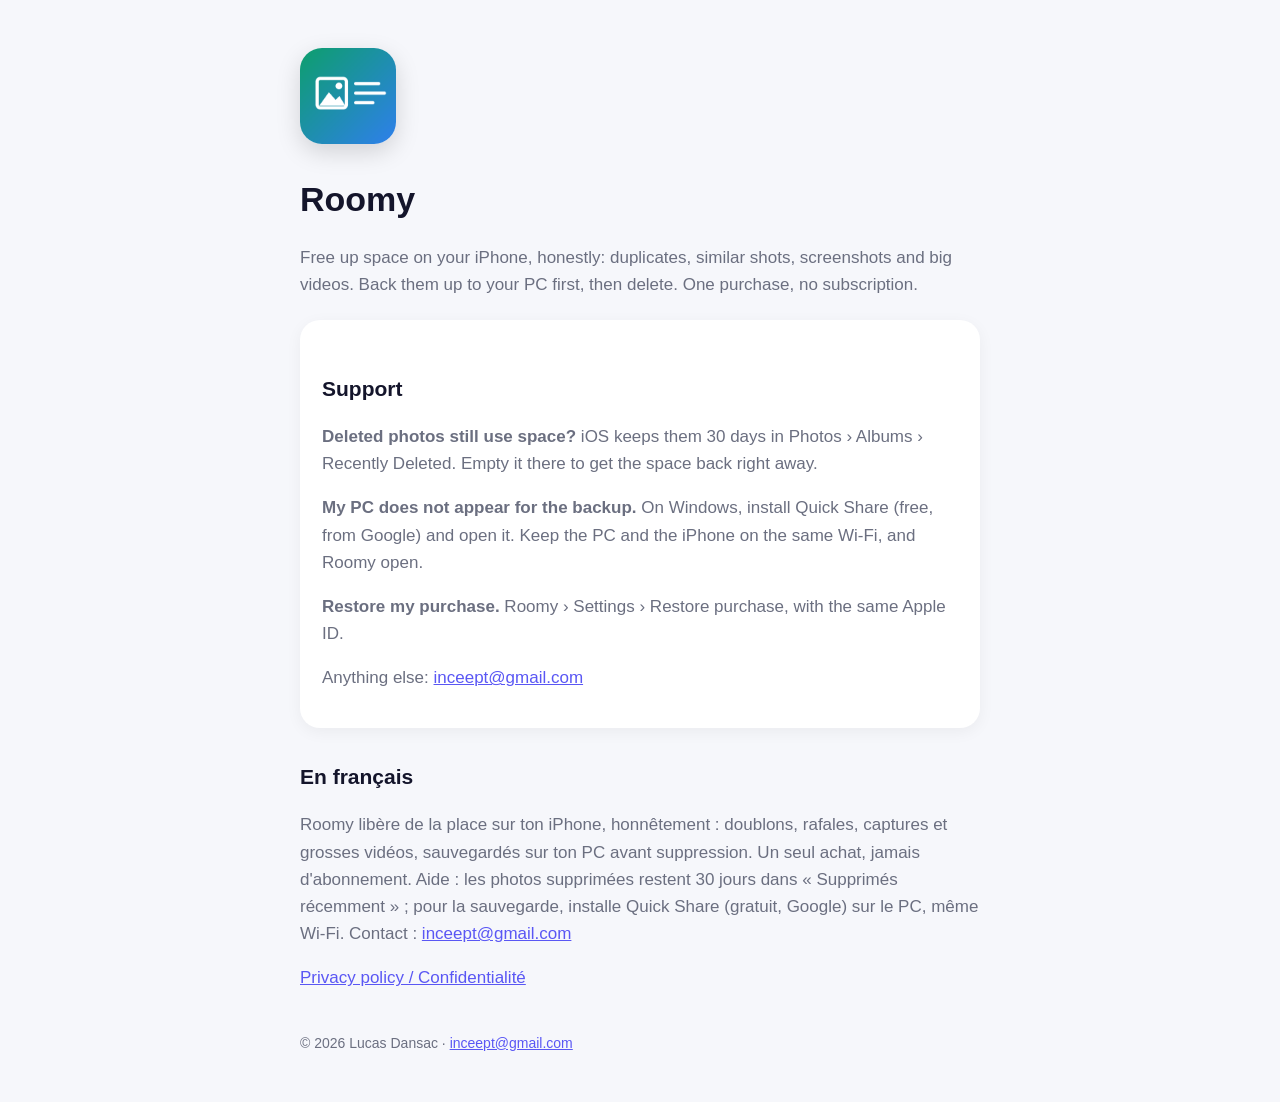
==== index.html @ f26c025c "Roomy : assistance et confidentialité Co-Authored-By: Claude Opus 5.5 <noreply@anthropic.com>" ====
<!doctype html>
<html lang="en"><head><meta charset="utf-8"><meta name="viewport" content="width=device-width,initial-scale=1">
<title>Roomy — Free up iPhone storage, honestly</title><link rel="stylesheet" href="style.css"></head>
<body><main><img class="icon" src="icon.png" alt="">
<h1>Roomy</h1><p>Free up space on your iPhone, honestly: duplicates, similar shots, screenshots and big videos. Back them up to your PC first, then delete. One purchase, no subscription.</p>
<div class="card"><h2>Support</h2>
<p><strong>Deleted photos still use space?</strong> iOS keeps them 30 days in Photos › Albums › Recently Deleted. Empty it there to get the space back right away.</p>
<p><strong>My PC does not appear for the backup.</strong> On Windows, install Quick Share (free, from Google) and open it. Keep the PC and the iPhone on the same Wi-Fi, and Roomy open.</p>
<p><strong>Restore my purchase.</strong> Roomy › Settings › Restore purchase, with the same Apple ID.</p>
<p>Anything else: <a href="mailto:inceept@gmail.com?subject=Roomy">inceept@gmail.com</a></p></div>
<h2>En français</h2><p>Roomy libère de la place sur ton iPhone, honnêtement : doublons, rafales, captures et grosses vidéos, sauvegardés sur ton PC avant suppression. Un seul achat, jamais d'abonnement. Aide : les photos supprimées restent 30 jours dans « Supprimés récemment » ; pour la sauvegarde, installe Quick Share (gratuit, Google) sur le PC, même Wi-Fi. Contact : <a href="mailto:inceept@gmail.com?subject=Roomy">inceept@gmail.com</a></p>
<p><a href="privacy.html">Privacy policy / Confidentialité</a></p>
<footer>© 2026 Lucas Dansac · <a href="mailto:inceept@gmail.com">inceept@gmail.com</a></footer></main></body></html>
---- style.css ----
:root{--bg:#F6F7FB;--ink:#14152B;--muted:#6B6F80;--accent:#5A57F4;--card:#fff}
@media (prefers-color-scheme:dark){:root{--bg:#0F101E;--ink:#F3F1EC;--muted:#A8ABB8;--card:#1B1E2E}}
*{box-sizing:border-box}body{margin:0;background:var(--bg);color:var(--ink);font:17px/1.6 -apple-system,BlinkMacSystemFont,"Segoe UI",sans-serif}
main{max-width:720px;margin:0 auto;padding:48px 20px}img.icon{width:96px;height:96px;border-radius:22px;box-shadow:0 8px 24px rgba(0,0,0,.15)}
h1{font-size:34px;margin:20px 0 6px}h2{font-size:21px;margin-top:32px}p,li{color:var(--muted)}a{color:var(--accent)}
.card{background:var(--card);border-radius:20px;padding:20px 22px;margin:22px 0;box-shadow:0 4px 16px rgba(0,0,0,.05)}
footer{margin-top:40px;font-size:14px;color:var(--muted)}
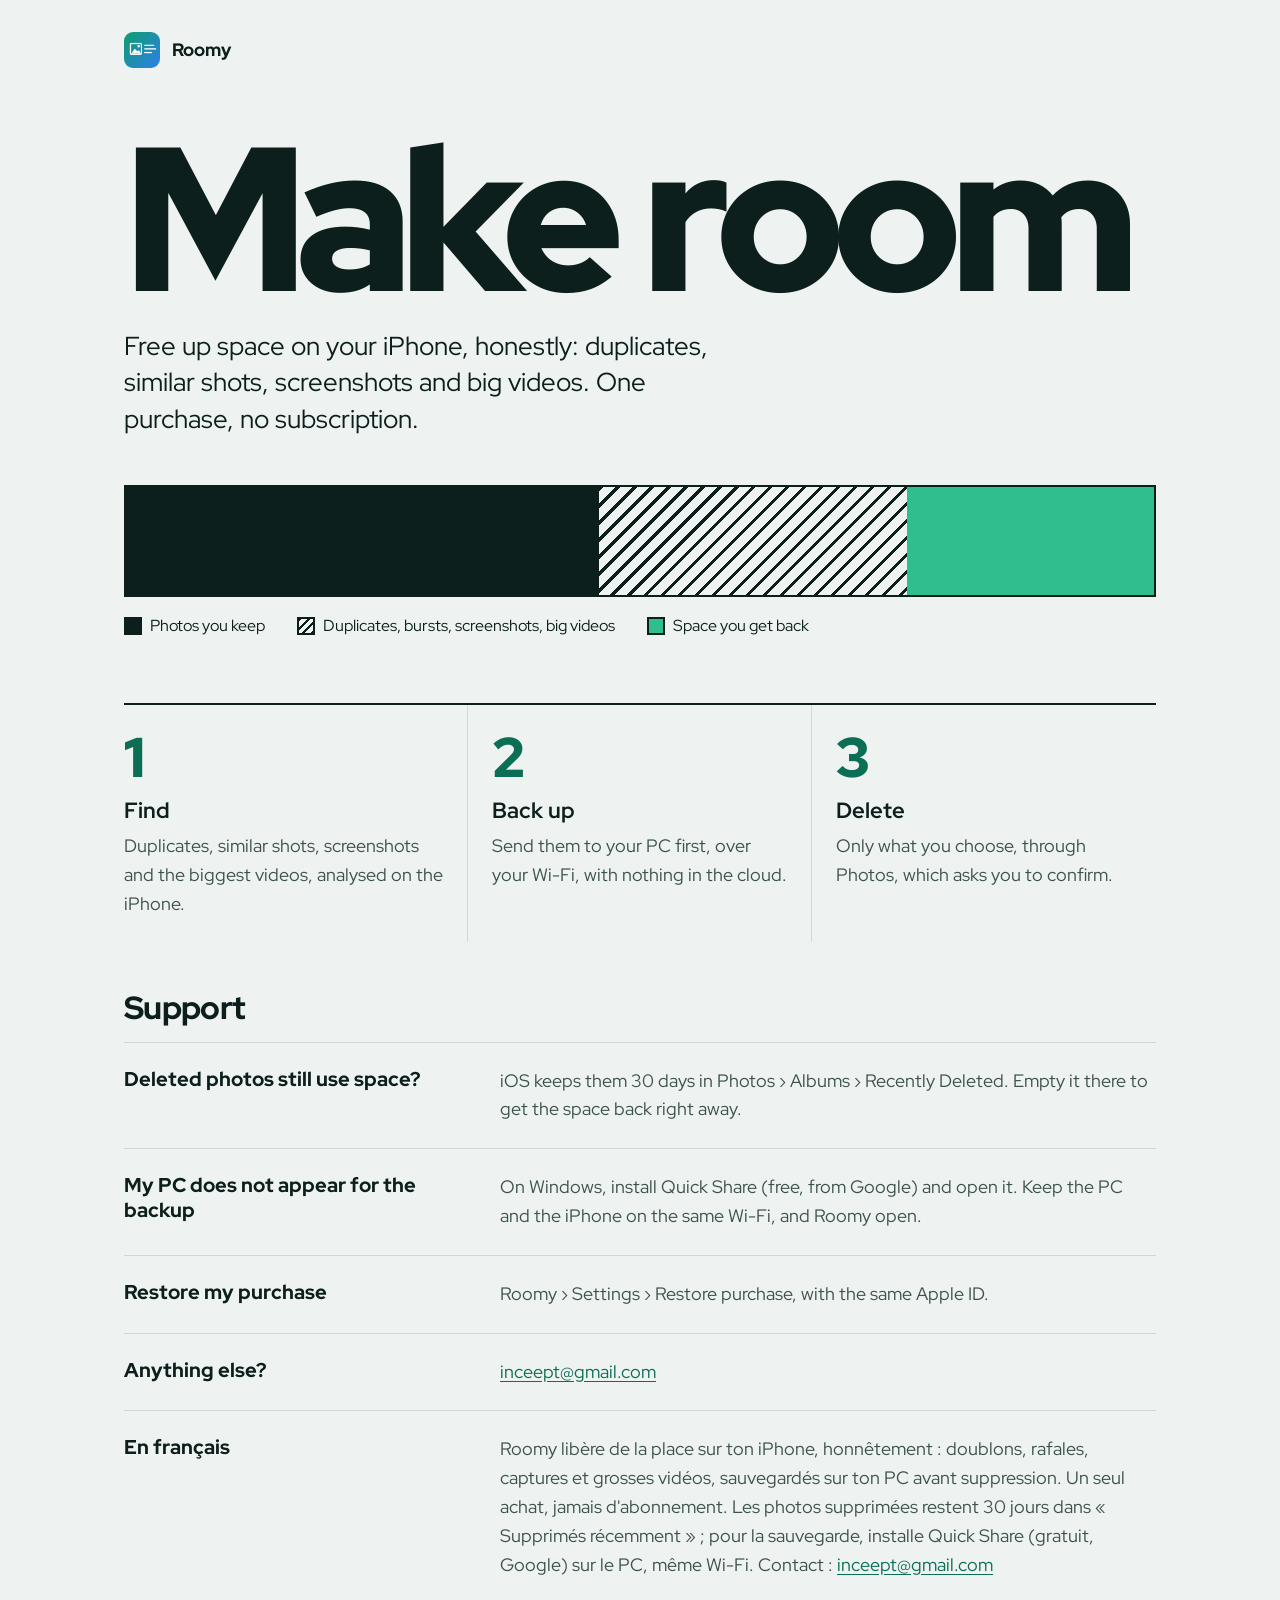
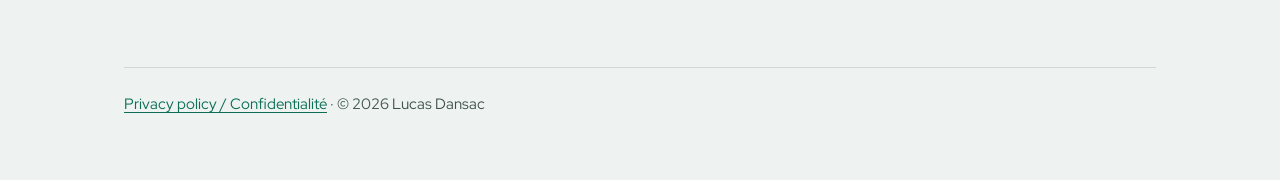
==== commit 35c5833b: "Site : nouvelle identité (Red Hat Display, la barre de stockage en signature, trois étapes, plus de " ====
--- a/index.html
+++ b/index.html
@@ -1,13 +1,22 @@
 <!doctype html>
 <html lang="en"><head><meta charset="utf-8"><meta name="viewport" content="width=device-width,initial-scale=1">
-<title>Roomy — Free up iPhone storage, honestly</title><link rel="stylesheet" href="style.css"></head>
-<body><main><img class="icon" src="icon.png" alt="">
-<h1>Roomy</h1><p>Free up space on your iPhone, honestly: duplicates, similar shots, screenshots and big videos. Back them up to your PC first, then delete. One purchase, no subscription.</p>
-<div class="card"><h2>Support</h2>
-<p><strong>Deleted photos still use space?</strong> iOS keeps them 30 days in Photos › Albums › Recently Deleted. Empty it there to get the space back right away.</p>
-<p><strong>My PC does not appear for the backup.</strong> On Windows, install Quick Share (free, from Google) and open it. Keep the PC and the iPhone on the same Wi-Fi, and Roomy open.</p>
-<p><strong>Restore my purchase.</strong> Roomy › Settings › Restore purchase, with the same Apple ID.</p>
-<p>Anything else: <a href="mailto:inceept@gmail.com?subject=Roomy">inceept@gmail.com</a></p></div>
-<h2>En français</h2><p>Roomy libère de la place sur ton iPhone, honnêtement : doublons, rafales, captures et grosses vidéos, sauvegardés sur ton PC avant suppression. Un seul achat, jamais d'abonnement. Aide : les photos supprimées restent 30 jours dans « Supprimés récemment » ; pour la sauvegarde, installe Quick Share (gratuit, Google) sur le PC, même Wi-Fi. Contact : <a href="mailto:inceept@gmail.com?subject=Roomy">inceept@gmail.com</a></p>
-<p><a href="privacy.html">Privacy policy / Confidentialité</a></p>
-<footer>© 2026 Lucas Dansac · <a href="mailto:inceept@gmail.com">inceept@gmail.com</a></footer></main></body></html>
+<title>Roomy: free up iPhone storage, honestly</title><meta name="description" content="Roomy frees up space on your iPhone, honestly: duplicates, similar shots, screenshots and big videos, backed up to your PC before deletion."><link rel="preload" href="fonts/red-hat-display.woff2" as="font" type="font/woff2" crossorigin><link rel="stylesheet" href="style.css"></head>
+<body><main><a class="marque" href="index.html"><img src="icon.png" alt="">Roomy</a>
+<h1 class="geant">Make room</h1>
+<p class="chapeau">Free up space on your iPhone, honestly: duplicates, similar shots, screenshots and big videos. One purchase, no subscription.</p>
+<figure class="stockage" aria-label="An iPhone's storage: photos you keep, what Roomy finds, and the space you get back">
+<div class="barre"><span class="garde"></span><span class="trop"></span><span class="libre"></span></div>
+<ul><li><i class="garde"></i>Photos you keep</li><li><i class="trop"></i>Duplicates, bursts, screenshots, big videos</li><li><i class="libre"></i>Space you get back</li></ul>
+</figure>
+<ol class="etapes">
+<li><b>1</b><strong>Find</strong>Duplicates, similar shots, screenshots and the biggest videos, analysed on the iPhone.</li>
+<li><b>2</b><strong>Back up</strong>Send them to your PC first, over your Wi-Fi, with nothing in the cloud.</li>
+<li><b>3</b><strong>Delete</strong>Only what you choose, through Photos, which asks you to confirm.</li>
+</ol>
+<h2>Support</h2>
+<section class="faq"><h3>Deleted photos still use space?</h3><p>iOS keeps them 30 days in Photos › Albums › Recently Deleted. Empty it there to get the space back right away.</p></section>
+<section class="faq"><h3>My PC does not appear for the backup</h3><p>On Windows, install Quick Share (free, from Google) and open it. Keep the PC and the iPhone on the same Wi-Fi, and Roomy open.</p></section>
+<section class="faq"><h3>Restore my purchase</h3><p>Roomy › Settings › Restore purchase, with the same Apple ID.</p></section>
+<section class="faq"><h3>Anything else?</h3><p><a href="mailto:inceept@gmail.com?subject=Roomy">inceept@gmail.com</a></p></section>
+<section class="faq" lang="fr"><h3>En français</h3><p>Roomy libère de la place sur ton iPhone, honnêtement : doublons, rafales, captures et grosses vidéos, sauvegardés sur ton PC avant suppression. Un seul achat, jamais d'abonnement. Les photos supprimées restent 30 jours dans « Supprimés récemment » ; pour la sauvegarde, installe Quick Share (gratuit, Google) sur le PC, même Wi-Fi. Contact : <a href="mailto:inceept@gmail.com?subject=Roomy">inceept@gmail.com</a></p></section>
+<footer><a href="privacy.html">Privacy policy / Confidentialité</a> · © 2026 Lucas Dansac</footer></main></body></html>
--- a/style.css
+++ b/style.css
@@ -1,7 +1,41 @@
-:root{--bg:#F6F7FB;--ink:#14152B;--muted:#6B6F80;--accent:#5A57F4;--card:#fff}
-@media (prefers-color-scheme:dark){:root{--bg:#0F101E;--ink:#F3F1EC;--muted:#A8ABB8;--card:#1B1E2E}}
-*{box-sizing:border-box}body{margin:0;background:var(--bg);color:var(--ink);font:17px/1.6 -apple-system,BlinkMacSystemFont,"Segoe UI",sans-serif}
-main{max-width:720px;margin:0 auto;padding:48px 20px}img.icon{width:96px;height:96px;border-radius:22px;box-shadow:0 8px 24px rgba(0,0,0,.15)}
-h1{font-size:34px;margin:20px 0 6px}h2{font-size:21px;margin-top:32px}p,li{color:var(--muted)}a{color:var(--accent)}
-.card{background:var(--card);border-radius:20px;padding:20px 22px;margin:22px 0;box-shadow:0 4px 16px rgba(0,0,0,.05)}
-footer{margin-top:40px;font-size:14px;color:var(--muted)}+/* Roomy : de la place, honnêtement. Red Hat Display, menthe sombre, la barre de stockage en signature. Échelle de 8 px. */
+@font-face{font-family:"Red Hat Display";src:url(fonts/red-hat-display.woff2) format("woff2");font-weight:300 900;font-display:swap}
+:root{--bg:#EEF3F1;--ink:#0C1F1C;--muted:#3E524D;--accent:#0B6E55;--libre:#2FBF8F;--trait:#CFDAD6;--card:#EEF3F1;
+  --s1:8px;--s2:16px;--s3:24px;--s4:32px;--s6:48px;--s8:64px;--s12:96px}
+@media (prefers-color-scheme:dark){:root{--bg:#0B1513;--ink:#E8F1EE;--muted:#A9BAB5;--accent:#45D6A8;--libre:#45D6A8;--trait:#22322E;--card:#0B1513}}
+*{box-sizing:border-box}html{background:var(--bg)}
+body{margin:0;color:var(--ink);font:400 18px/1.6 "Red Hat Display",system-ui,sans-serif}
+main{max-width:1080px;margin:0 auto;padding:var(--s4) var(--s3) var(--s8)}
+a{color:var(--accent);text-underline-offset:3px}a:hover,a:focus-visible{color:var(--ink);text-decoration-thickness:2px}
+:focus-visible{outline:2px solid var(--accent);outline-offset:3px}
+p,li{color:var(--muted);max-width:64ch}strong{color:var(--ink);font-weight:700}
+.marque{display:inline-flex;align-items:center;gap:12px;color:var(--ink);text-decoration:none;font-weight:800;margin-bottom:var(--s8)}
+.marque img{width:36px;height:36px;border-radius:9px}
+h1{font-weight:800;font-size:clamp(40px,6vw,72px);line-height:1;letter-spacing:-.03em;margin:0 0 var(--s3);max-width:18ch}
+h1.geant{font-weight:900;font-size:clamp(80px,16vw,208px);line-height:.84;letter-spacing:-.055em}
+h2{font-weight:800;font-size:clamp(22px,2.6vw,32px);line-height:1.1;letter-spacing:-.02em;margin:var(--s6) 0 var(--s2)}
+.card{background:none;border-top:2px solid var(--ink);padding:var(--s3) 0;margin:var(--s4) 0}
+footer{margin-top:var(--s8);padding-top:var(--s3);border-top:1px solid var(--trait);font-size:15px;color:var(--muted)}
+.chapeau{font-size:clamp(20px,2.2vw,26px);line-height:1.4;color:var(--ink);max-width:36ch;margin:0}
+
+/* La barre de stockage : la signature de Roomy */
+.stockage{margin:var(--s6) 0 var(--s8)}
+.barre{display:flex;height:clamp(64px,9vw,112px);border:2px solid var(--ink)}
+.barre span{display:block;height:100%}
+.garde{background:var(--ink)}
+.trop{background:repeating-linear-gradient(135deg,var(--ink) 0 3px,transparent 3px 12px)}
+.libre{background:var(--libre)}
+.barre .garde{width:46%}.barre .trop{width:30%}.barre .libre{width:24%}
+.stockage ul{list-style:none;margin:var(--s2) 0 0;padding:0;display:flex;flex-wrap:wrap;gap:var(--s1) var(--s4);font-size:16px}
+.stockage li{color:var(--ink);display:flex;align-items:center;gap:var(--s1);max-width:none}
+.stockage li i{display:inline-block;width:18px;height:18px;border:2px solid var(--ink)}
+.stockage li i.trop{background:repeating-linear-gradient(135deg,var(--ink) 0 2px,transparent 2px 6px)}
+.etapes{list-style:none;margin:0;padding:0;display:grid;grid-template-columns:repeat(3,minmax(0,1fr));border-top:2px solid var(--ink)}
+.etapes li{max-width:none;padding:var(--s3) var(--s3) var(--s3) 0;border-right:1px solid var(--trait)}
+.etapes li+li{padding-left:var(--s3)}.etapes li:last-child{border-right:0}
+.etapes b{display:block;font-size:56px;font-weight:900;line-height:1;letter-spacing:-.04em;color:var(--accent);margin-bottom:var(--s1)}
+.etapes strong{display:block;font-size:22px;margin-bottom:4px}
+.faq{display:grid;grid-template-columns:minmax(0,1fr) minmax(0,2fr);gap:var(--s1) var(--s6);border-top:1px solid var(--trait);padding:var(--s3) 0}
+.faq h3{margin:0;font-size:20px;line-height:1.25;font-weight:800}.faq p{margin:0}
+@media (max-width:760px){main{padding:var(--s3) var(--s2) var(--s6)}.marque{margin-bottom:var(--s6)}.faq,.etapes{grid-template-columns:1fr}.etapes li,.etapes li+li{padding:var(--s3) 0;border-right:0;border-bottom:1px solid var(--trait)}}
+@media (prefers-reduced-motion:reduce){*{transition:none!important}}
